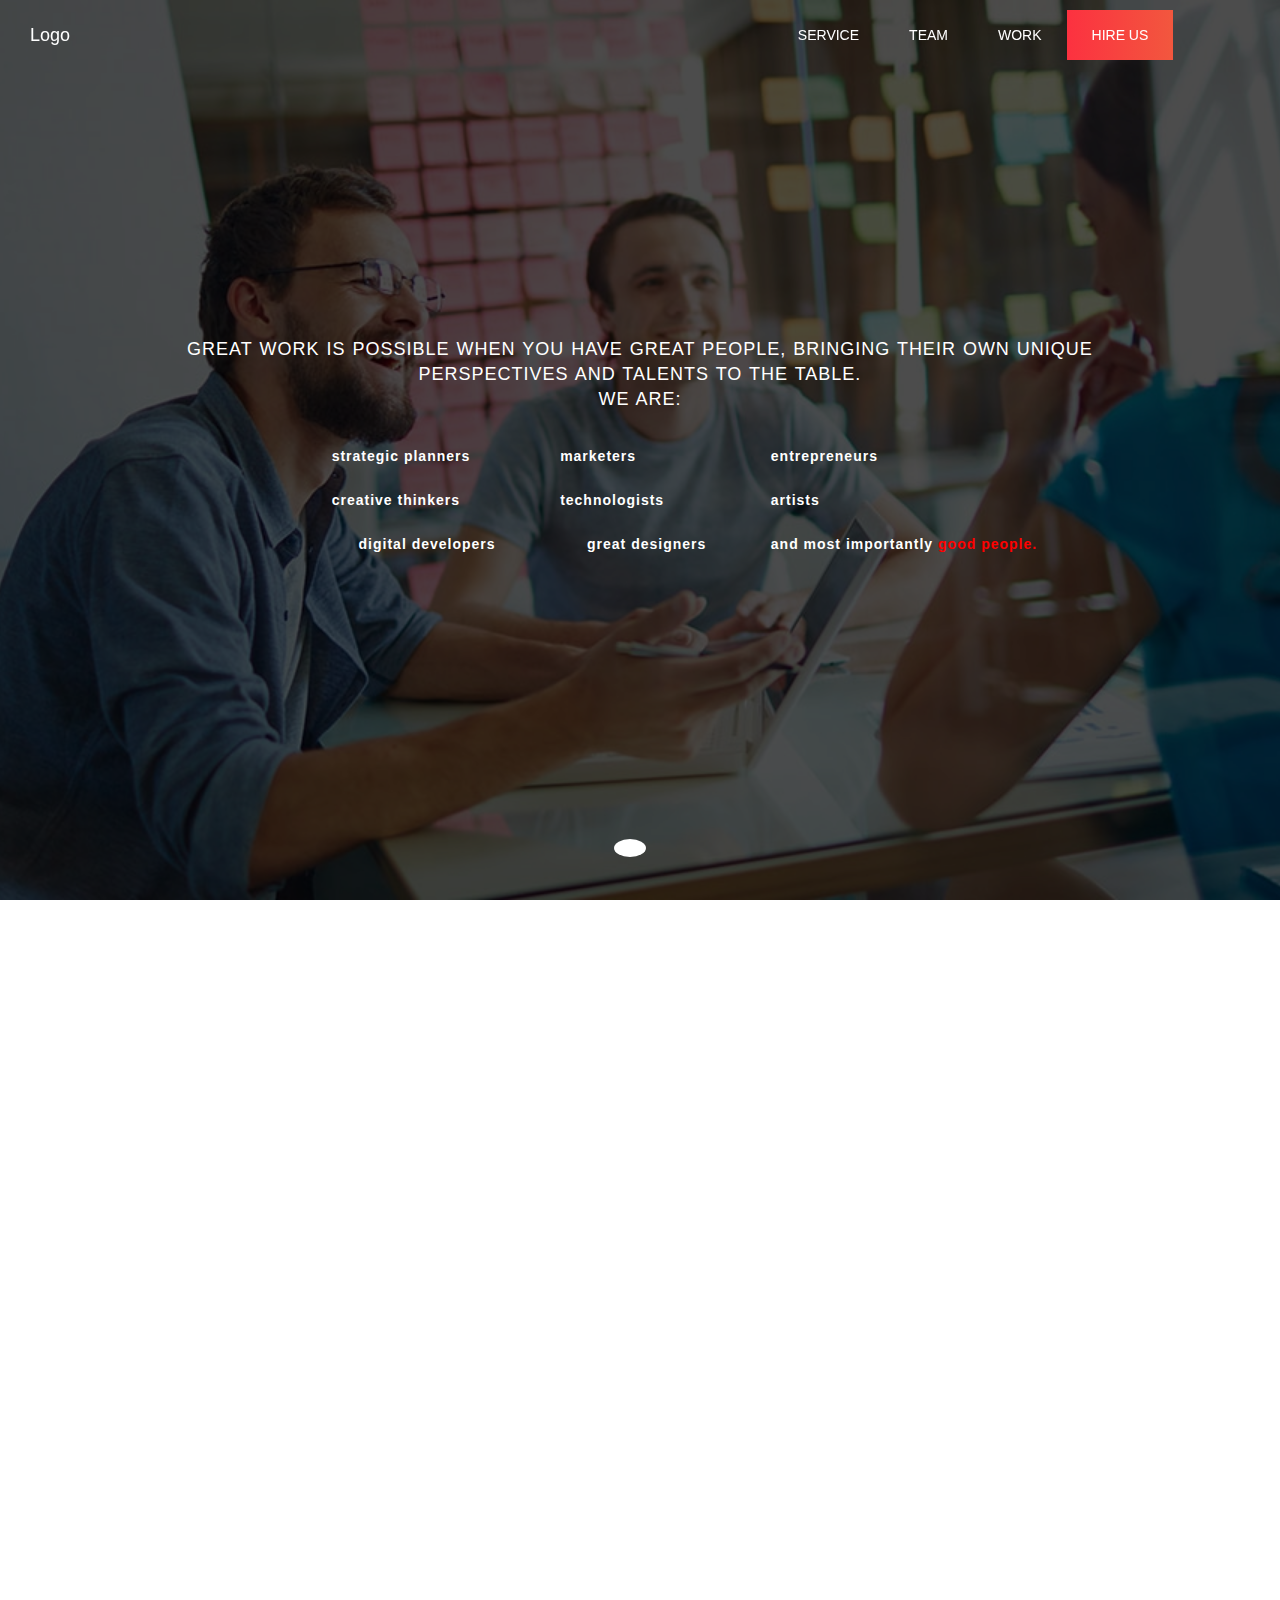
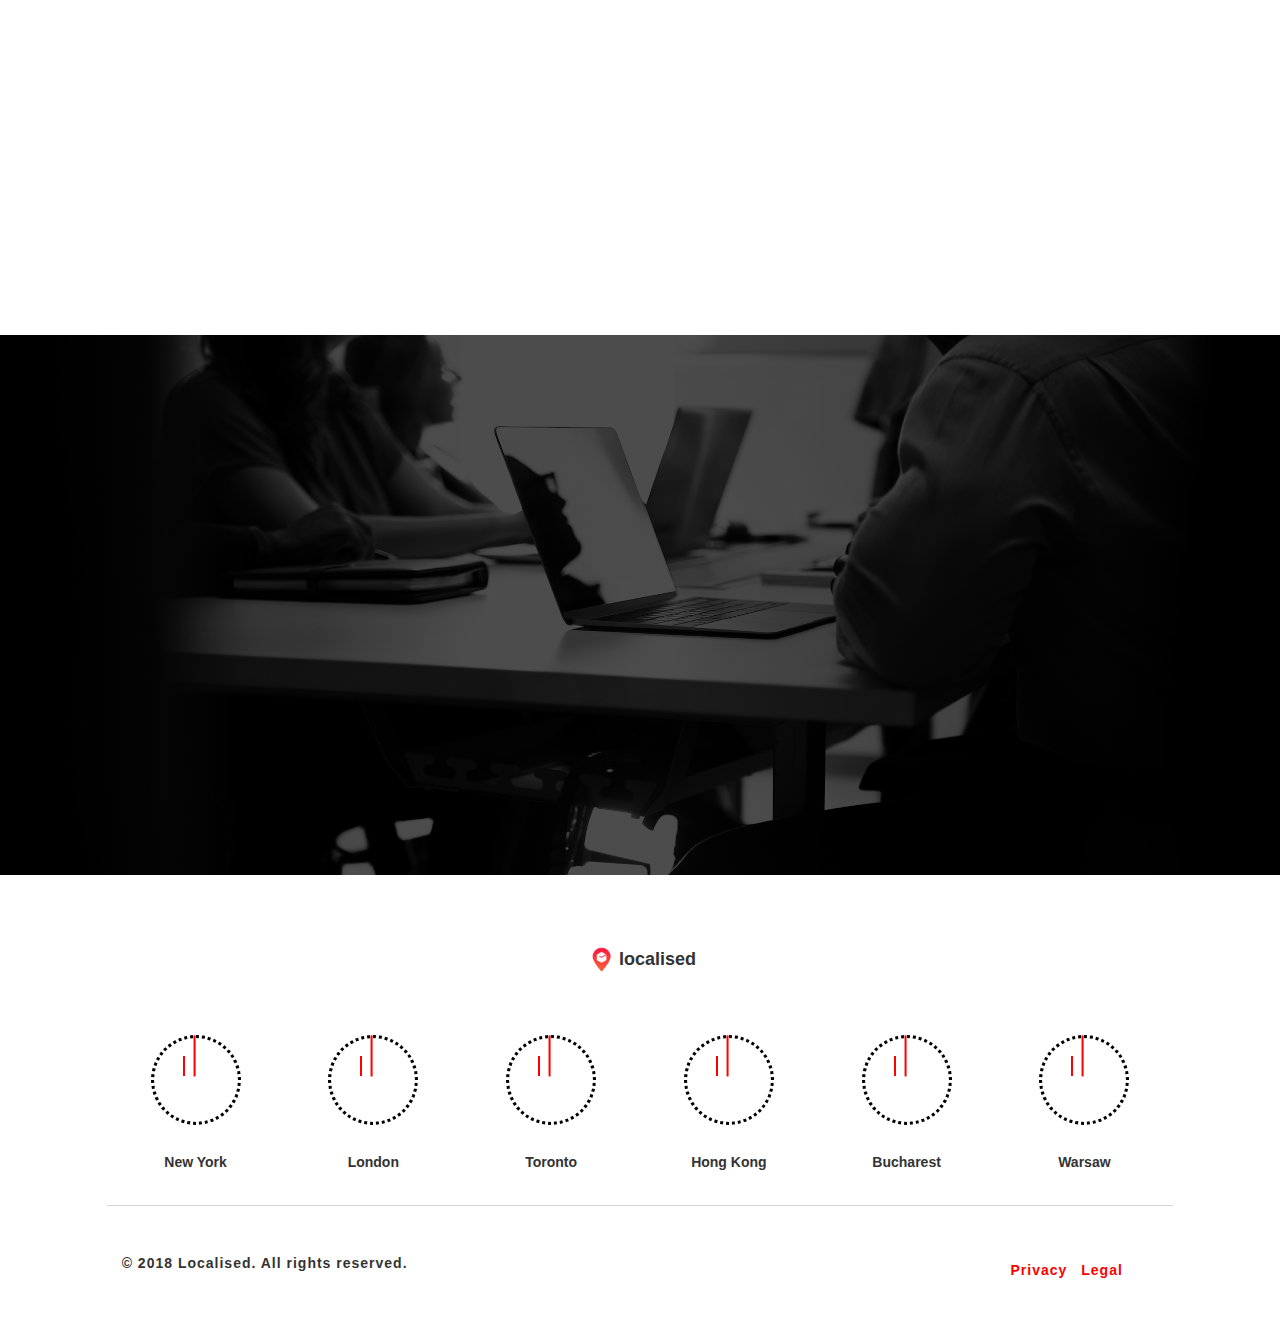
==== team.html @ 71bc0464 "added Project 2 files" ====
<!DOCTYPE html>
<html>
<head>
	<title>Team</title>
	<meta name="keywords" content="Project 2">
	<meta name="description" content="Project 2">
	<meta name="author" content="Kristijan Bobevski">
	<meta charset="utf-8">
	<meta name="viewport" content="width=device-width,initial-scale=1.0">
	<link rel="stylesheet" type="text/css" href="bootstrap/css/bootstrap.min.css">
	<script src="https://cdnjs.cloudflare.com/ajax/libs/jquery/3.3.1/jquery.js"></script>
	<script src="bootstrap/js/bootstrap.min.js"></script>
	<link rel="stylesheet" type="text/css" href="style.css">
	<link rel="stylesheet" href="https://stackpath.bootstrapcdn.com/font-awesome/4.7.0/css/font-awesome.min.css">
	<link rel="stylesheet" href="https://use.fontawesome.com/releases/v5.2.0/css/all.css" integrity="sha384-hWVjflwFxL6sNzntih27bfxkr27PmbbK/iSvJ+a4+0owXq79v+lsFkW54bOGbiDQ" crossorigin="anonymous">
	<link href="https://unpkg.com/aos@2.3.1/dist/aos.css" rel="stylesheet">
	<link rel="icon" type="image/png" href="https://cdn.brainster.co/assets/images/favicon_dark/favicon-32x32.png" sizes="32x32">
</head>
<body>
	<nav class="nav navbar-fixed-top" id="navbar">
		<div class="container-fluid">
			<div class="row">
				<div class="col-md-11 col-xs-12">
					<div class="navbar-header">
						<a href="index.html" class="navbar-brand m-top-10">Logo</a>
						<span class="hamburger">&#9776;</span>
					</div>
					<ul class="nav navbar-nav navbar-right m-top-10" id="nav-pc">
							<li><a href="Services.html" class="menu-a">SERVICE</a></li>
							<li><a href="team.html" class="menu-a">TEAM</a></li>
							<li><a href="Work.html" class="menu-a">WORK</a></li>
							<li><a href="hireus.html" class="nav-button">HIRE US</a></li>
						</ul>
					<div id="myNav" class="overlay">
					  <a href="index.html" class="navBrand-media">Logo</a>
					  <a href="javascript:void(0)" class="closebtn">&times;</a>
					  <div class="overlay-content">
					    <ul class="overlay-menu f-family-quicksand">
					    	<li><a href="#">HOW IT WORKS</a></li>
					    	<li><a href="#">ABOUT US</a></li>
					    	<li><a href="#">CAREERS</a></li>
					    	<li><a href="#" class="nav-button media-overlay-button2">CONTACT US</a></li>
					    </ul>
					  </div>
					</div>
				</div>
			</div>
		</div>
	</nav>
	<div class="container-fluid">
		<div class="row bg-img-team h-100 p-relative">
			<div class="header-overlay flex">
				<div class="col-md-12 col-sm-12 col-xs-12">
					<div class="row">
						<div class="col-md-10 col-md-offset-1 col-sm-10 col-sm-offset-1 col-xs-10 col-xs-offset-1 c-white f-family-quicksand">
							<h4 class="text-uppercase text-center lt-space-1 word-space-1 line-height-25 m-bottom-20 f-size-15-media m-top-17-media">Great work is possible when you have great people, bringing their own unique
							perspectives and talents to the table. <br>We are:</h4>
							<div class="row">
								<div class="col-md-9 col-md-offset-2 col-sm-12 col-xs-12 flex-around flex-around-media txt-center-media">
									<ul class="text-lowercase list-unstyled text lt-space-1 media-float p-left-35-media">
										<li class="line-height-40 line-height-30-media"><i class="fas fa-chess-rook fa-2x hidden-xs hidden-sm"></i> STRATEGIC PLANNERS</li>
										<li class="line-height-40 line-height-30-media"><i class="far fa-lightbulb fa-2x hidden-xs hidden-sm"></i> CREATIVE THINKERS</li>
										<li class="line-height-40 line-height-30-media"><i class="fab fa-connectdevelop fa-2x hidden-xs hidden-sm"></i> DIGITAL DEVELOPERS</li>
									</ul>
									<ul class="text-lowercase list-unstyled lt-space-1 media-float p-left-35-media">
										<li class="line-height-40 line-height-30-media"><i class="fas fa-marker fa-2x hidden-xs hidden-sm"></i> MARKETERS</li>
										<li class="line-height-40 line-height-30-media"><i class="fas fa-car-battery fa-2x hidden-xs hidden-sm"></i> TECHNOLOGISTS</li>
										<li class="line-height-40 line-height-30-media"><i class="fas fa-object-group fa-2x hidden-xs hidden-sm"></i> GREAT DESIGNERS</li>
									</ul>
									<ul class="text-lowercase list-unstyled lt-space-1 p-left-35-media">
										<li class="line-height-40 line-height-30-media"><i class="fas fa-chart-bar fa-2x hidden-xs hidden-sm"></i> ENTREPRENEURS</li>
										<li class="line-height-40 line-height-30-media"><i class="fas fa-palette fa-2x hidden-xs hidden-sm"></i> ARTISTS</li>
										<li class="line-height-40 line-height-30-media width-75-media"><i class="fas fa-hand-holding-heart fa-2x hidden-xs hidden-sm "></i> AND MOST IMPORTANTLY ​<span class="c-red text">GOOD PEOPLE.</span></li>
									</ul>
								</div>
							</div>
						</div>
					</div>
				</div>
			</div>
			<a href="#" class="arrow-a"><i class="fas fa-long-arrow-alt-down fa-2x p-absolute arrow"></i></a>
		</div>
		<div class="row m-top-50">
			<div class="col-md-10 col-md-offset-1 col-sm-8 col-sm-offset-2 col-xs-10 col-xs-offset-1">
				<h3 class="f-family-quicksand text-center m-bottom-70 f-size-30-media f-size-35-media" data-aos="fade-down" data-aos-duration="1200">Our leadership team has been disrupting eccomerce trends for over 20 years.</h3>
				<div class="row">
					<div class="col-md-4 col-md-offset-0 text-center col-sm-10 col-sm-offset-1" data-aos="fade-up" data-aos-duration="1200">
						<img src="images/office-worker1.jpg" class="img img-responsive">
						<h5 class="f-family-quicksand f-weight-900 m-t-20-media">Kris Green</h5>
						<p class="c-red f-size-11 lt-space-1 m-bt-20-media">CHIEF EXECUTIVE OFFICER</p>
					</div>
					<div class="col-md-4 col-md-offset-0 text-center col-sm-10 col-sm-offset-1" data-aos="fade-up" data-aos-duration="1200">
						<img src="images/office-worker2.jpg" class="img img-responsive">
						<h5 class="f-family-quicksand f-weight-900 m-t-20-media">Michelle Lim</h5>
						<p class="c-red f-size-11 lt-space-1 m-bt-20-media">CHIEF MARKETING OFFICER</p>
					</div>
					<div class="col-md-4 col-md-offset-0 text-center col-sm-10 col-sm-offset-1" data-aos="fade-up" data-aos-duration="1200">
						<img src="images/office-worker3.jpg" class="img img-responsive">
						<h5 class="f-family-quicksand f-weight-900 m-t-20-media">Peter Jones CBE</h5>
						<p class="c-red f-size-11 lt-space-1">EXECUTIVE CHAIRMAN</p>
					</div>
				</div>
			</div>
		</div>
		<div class="row m-top-50 h-60 flex flex-around-media dis-block-media">
			<div class="col-md-10 col-md-offset-1 col-sm-10 col-sm-offset-1 col-xs-10 col-xs-offset-1">
				<div class="row">
					<div class="col-md-5 col-md-offset-1 f-family-quicksand txt-center-media txt-align-c-768" data-aos="fade-right" data-aos-duration="1200">
						<h2 class="f-weight-600 line-height-50 m-top-60 f-size-35-media">Our Values</h2>
						<p class="f-size-16 m-bt-50-media f-size-22-media">What we live by.</p>
					</div>
					<div class="col-md-5 col-md-offset-0 col-sm-8 col-sm-offset-2 global" data-aos="fade-left" data-aos-duration="1200">
						<div class="panel-group" id="accordion">
						  <div class="panel f-family-quicksand b-bottom-1">
						    <div class="panel-heading">
						        <div class="row">
						        	<div class="col-md-12 col-sm-12 col-xs-12">
						        		<a class="c-red f-size-20 collapsed" id="active-a" href="#collapse1" data-toggle="collapse" data-parent="#accordion">
						        		Brave</a>
						        	</div>
						        </div>
						    </div>
						    <div id="collapse1" class="panel-collapse collapse">
						      <div class="panel-body">We are bold and ambitious. We are not afraid to test new ideas. We are resourceful. We solve hard problems in clever ways.</div>
						      <div class="panel-footer">
						      	
						      </div>
						    </div>
						  </div>
						  <div class="panel f-family-quicksand b-bottom-1">
						    <div class="panel-heading">
						      <div class="row">
						      	<div class="col-md-12 col-sm-12 col-xs-12">
						      		<a class="c-red f-size-20 collapsed" id="active-a" href="#collapse2" data-toggle="collapse" data-parent="#accordion">Empathetic</a>
						      	</div>
						      </div>
						    </div>
						    <div id="collapse2" class="panel-collapse collapse">
						      <div class="panel-body">We don’t pretend to know what all customers want. We listen intently. We are objective. We put ourselves in our customers’ shoes.</div>
						      <div class="panel-footer">
						      	
						      </div>
						    </div>
						  </div>
						  <div class="panel f-family-quicksand b-bottom-1">
						    <div class="panel-heading">
						        <div class="row">
						        	<div class="col-md-12 col-sm-12 col-xs-12">
						        		<a class="c-red f-size-20 collapsed" id="active-a" href="#collapse3" data-toggle="collapse" data-parent="#accordion">Accountable</a>
						        	</div>
						        </div>
						    </div>
						    <div id="collapse3" class="panel-collapse collapse">
						      <div class="panel-body">We got this. We do what we need to do. We don’t let each other down. We make commitments and keep them.</div>
						      <div class="panel-footer">
						      	
						      </div>
						    </div>
						  </div>
						  <div class="panel f-family-quicksand">
						    <div class="panel-heading">
						      <div class="row">
						      	<div class="col-md-12 col-sm-12 col-xs-12">
						      		<a class="c-red f-size-20 collapsed" id="active-a" href="#collapse4" data-toggle="collapse" data-parent="#accordion">Focused</a>
						      	</div>
						      </div>
						    </div>
						    <div id="collapse4" class="panel-collapse collapse">
						      <div class="panel-body">We have very high standards. We don’t cut corners. We are specialists, not generalists. We choose depth over breadth.
						      </div>
						      <div class="panel-footer">
						      	
						      </div>
						    </div>
						  </div>
						</div>
					</div>
				</div>
			</div>
		</div>

		<!-- SixthHolder - footer -->
		<div class="row bg-image-footer m-bottom-40">
			<div class="footer-overlay text-center flex m-bottom-40">
				<div class="col-md-12 col-sm-12 col-xs-8">
					<div class="row footer-txt">
						<div class="col-md-12 media-text-center m-bottom-40" data-aos="fade-down" data-aos-duration="1200">
							<h2 class="c-white f-family-quicksand l-spacing-1 m-top-0">Global Expansion. Reimagined.</h2>
						</div>
					</div>
					<div class="row footer-btn">
						<div class="col-md-4 col-md-offset-4 col-sm-6 col-sm-offset-3">
							<div class="row">
								<div class="col-md-5 col-md-offset-1 col-sm-6 media-m-bottom-40" data-aos="fade-right" data-aos-duration="1200">
									<a href="#" type="button" class="footer-btn1 f-family-quicksand media-padding-btn">JOIN US</a>
								</div>
								<div class="col-md-5 col-sm-6" data-aos="fade-left" data-aos-duration="1200">
									<a href="#" type="button" class="footer-btn2 f-family-quicksand media-padding-btn">HIRE US</a>
								</div>
							</div>
						</div>
					</div>
				</div>
			</div>
		</div>
	
		
		<!-- SeventhHolder -->
		<div class="row m-bottom-40">
			<div class="col-md-10 col-md-offset-1">
				<div class="row">
					<div class="col-md-12 flex text-center media-m-bottom-30" style="height: 10vh;">
						<img src="images/localised-logo.png" width="35px">
						<h4 class="f-family-quicksand">localised</h4>
					</div>
				</div>
				<div class="row hidden-xs p-bottom-25">
					<div class="col-md-2 col-sm-4">
						<div class="clock">
							<div class="clock-face">
								<div class="hand seconds-hand"></div>
								<div class="hand minutes-hand"></div>
								<div class="hand hours-hand"></div>
							</div>
						</div>
						<h5 class="f-family-quicksand text-center">New York</h5>
					</div>
					<div class="col-md-2 col-sm-4">
						<div class="clock">
							<div class="clock-face">
								<div class="hand seconds-hand1"></div>
								<div class="hand minutes-hand1"></div>
								<div class="hand hours-hand1"></div>
							</div>
						</div>
						<h5 class="f-family-quicksand text-center">London</h5>
					</div>
					<div class="col-md-2 col-sm-4">
						<div class="clock">
							<div class="clock-face">
								<div class="hand seconds-hand2"></div>
								<div class="hand minutes-hand2"></div>
								<div class="hand hours-hand2"></div>
							</div>
						</div>
						<h5 class="f-family-quicksand text-center">Toronto</h5>
					</div>
					<div class="col-md-2 col-sm-4">
						<div class="clock">
							<div class="clock-face">
								<div class="hand seconds-hand3"></div>
								<div class="hand minutes-hand3"></div>
								<div class="hand hours-hand3"></div>
							</div>
						</div>
						<h5 class="f-family-quicksand text-center">Hong Kong</h5>
					</div>
					<div class="col-md-2 col-sm-4">
						<div class="clock">
							<div class="clock-face">
								<div class="hand seconds-hand4"></div>
								<div class="hand minutes-hand4"></div>
								<div class="hand hours-hand4"></div>
							</div>
						</div>
						<h5 class="f-family-quicksand text-center">Bucharest</h5>
					</div>
					<div class="col-md-2 col-sm-4">
						<div class="clock">
							<div class="clock-face">
								<div class="hand seconds-hand5"></div>
								<div class="hand minutes-hand5"></div>
								<div class="hand hours-hand5"></div>
							</div>
						</div>
						<h5 class="f-family-quicksand text-center">Warsaw</h5>
					</div>
				</div>
				<div class="row b-bottom-1"></div>
			</div>
		</div>

		<!-- EightHolder -->
		<div class="row m-bottom-40">
			<div class="col-md-10 col-md-offset-1 col-sm-10 col-sm-offset-1">
				<div class="row">
					<div class="col-md-4 col-sm-6 hidden-xs">
						<h5 class="f-family-quicksand l-spacing-1">&copy; 2018 Localised. All rights reserved.</h5>
					</div>
					<div class="col-md-2 col-md-offset-6 col-sm-4 col-sm-offset-2 media-text-center">
						<a href="#" class="m-right-10 f-family-quicksand c-red l-spacing-1 footer-txt">Privacy</a>
						<a href="#" class="m-right-10 f-family-quicksand c-red l-spacing-1 footer-txt">Legal</a>
						<a href="https://www.linkedin.com/" target="_blank"><i class="fab fa-linkedin-in fa-2x c-red footer-txt"></i></a>
					</div>
				</div>
			</div>
		</div>
	</div>


	<script src="app.js"></script>
	<script src="clocks.js"></script>
	<script src="https://unpkg.com/aos@2.3.1/dist/aos.js"></script>
	<script>
  		AOS.init();
			window.onload = function(event) {
				AOS.init({
					disable: 'mobile'
				});
			};
			window.onresize = function(event) {
				AOS.init({
					disable: 'mobile'
				});
			};
	</script>
</body>
</html>
---- style.css ----
nav ul li a {
	color: white;
	padding: 15px 25px !important;
}

.nav ul li a:hover {
	color: red;
	background-color: transparent;
	border-top: 2px solid red;

}

.nav ul li a:active {
	color: red;
	background-color: transparent;
	border-top: 2px solid red;
}

.nav ul li a:focus {
	color: red;
	background-color: transparent;
	border-top: 2px solid red;
}

.nav {
	background-color: transparent;
}

#navbar {
	transition: ease 1s;
}

.navbar-brand{
	color: white;
}

.bg-red {
	background-image: linear-gradient(to right, #fc3140 , #f2573e);
}

.c-white{
	color:white;
}

.c-grey {
	color: grey;
}

.bg-img-first {
	background-image: url(images/PochetnaPrvaSlika.jpg);
	background-position: center;
	background-repeat: no-repeat;
	background-size: cover;
}

.bg-img-team {
	background-image: url(images/TeamPrva.jpg);
	background-position: center;
	background-repeat: no-repeat;
	background-size: cover;
}

.h-90 {
	height: 90vh;
}
.h-60 {
  height: 60vh;
}

.h-100 {
	height: 100vh;
}

.p-left-8 {
	padding-left: 8px !important;
}

.header-overlay {
	background-color: rgba(0,0,0,0.7);
	height: 100%;
	width: 100%;
}

.lt-space-1 {
	letter-spacing: 1px;
}

.word-space-1 {
	word-spacing: 1px;
}

.f-size-12 {
	font-size: 12px;
}

.c-red {
	color: red;
}

.m-top-180 {
	margin-top: 180px;
}

.m-top-10 {
	margin-top: 10px;
}

.a-team {
	padding: 14px;
	border: 1px solid white;
	color: white;
	letter-spacing: 1px;
}

.a-team:hover {
	color: white;
	background-image: linear-gradient(to right, #fc3140 , #f2573e);
	border: 0;
	text-decoration: none;
}

.header-ps p {
	display: inline-block;
	padding-right: 10px;
	font-size: 15px;
	letter-spacing: 0.5px;
	font-family: serif;
	margin-bottom: 20px;
}

.header-ps p span {
	border-bottom: 1.5px solid white;
	margin-top: 0;
}

.img-laptop {
	width: 700px;
	margin-top: 310px;
	margin-left: -120px;
}

.f-family-quicksand{
    font-family: 'Quicksand', sans-serif;
}

.flex {
	display: flex;
	justify-content: center;
	align-items: center;
}

.f-weight-900{
	font-weight: 900;
}

.f-size-11 {
	font-size: 11px;
}

.f-size-13 {
	font-size: 13px;
}

.f-weight-500 {
	font-weight: 500;
}

.m-top-50 {
	margin-top: 50px;
}

.f-weight-600 {
	font-weight: 600;
}

.f-size-20 {
	font-size: 20px;
}

.f-size-16 {
	font-size: 16px;
}

.panel-footer {
	background-color: white;
}

.panel-group .panel-heading+.panel-collapse>.list-group, .panel-group .panel-heading+.panel-collapse>.panel-body {
	border-top: 0;
}

.b-bottom-1 {
	border-bottom: 1px solid lightgrey;
}

.panel-heading {
	padding: 15px;
}

.panel-body {
	padding: 30px 15px;
}

.line-height-50 {
	line-height: 50px;
}

.line-height-35 {
	line-height: 35px;
}

.line-height-25 {
	line-height: 25px;
}

.m-top-60 {
	margin-top: 60px;
}

.panel-heading a:before {
    float: right !important;
    font-family: FontAwesome;
    content:"\f068";
}
.panel-heading a.collapsed:before {
    float: right !important;
    content:"\f067";
}

.panel-heading a:hover,
.panel-heading a:focus {
	color: red;
	text-decoration: none;
}

.nav-button {
	background-image: linear-gradient(to right, #fc3140 , #f2573e);
	color: white;
}

.nav-button:hover {
  background-image: none;
	background-color: dimgrey !important;
	color: white !important;
	border-top: 0 !important;
}

.line-height-40{
	line-height: 40px;
}

.line-height-25 {
	line-height: 25px;
}	
.flex-around {
	display: flex;
	justify-content: space-around;
}

.m-bottom-20 {
	margin-bottom: 20px;
}

.m-bottom-70 {
	margin-bottom: 70px;
}

.m-bottom-40 {
	margin-bottom: 40px;
}

.m-bottom-30 {
	margin-bottom: 30px;
}

.p-absolute {
	position: absolute;
}

.p-relative {
	position: relative;
}

.m-left--15 {
	margin-left: -15px;
}

.m-left--25 {
	margin-left: -25px;
}

.arrow {
	bottom: 7%;
	left: 48%;
	color: red;
	background-color: white;
	border-radius: 50%;
	padding: 9px 16px;
	cursor: pointer;
}

.icon-bar {
	border: 1px solid white;
}

#hamburger {
	margin-top: 15px;
	font-size: 15px;
}

.arrow-bottom {
	top: 40%;
	right: -4%;
	cursor: pointer;
	color: #333333;
}

.arrow-top {
	top: 23%;
	right: -4%;
	color: #333333;
	cursor: pointer;
}

.divider {
	top: 31%;
	right: -7%;
	color: lightgrey;
}

.m-top-60 {
  margin-top: 60px;
}

.tablet .content {
  width: 386px;
  height: 474px;
  background: white;
  margin: -1px;
  overflow: hidden;
}

.image-inside {
	transform: rotate(90deg);
    width: 132%;
    height: 143%;
    margin-top: -119px;
}

.tablet {
  position: relative;
  width: 417px;
  height: 593px; /*bese 625*/
/*  margin: auto;*/
  border: 16px #e2e0e0 solid;
  border-top-width: 60px;
  border-bottom-width: 60px;
  border-radius: 36px;
  transform: rotate(-90deg);
  top: -100px;
  box-shadow: 0 0 20px #d3d3d3;
  margin-left: 25px;
}

/* The horizontal line on the top of the device */
.tablet:before {
  content: '';
  display: block;
  width: 10px;
  height: 5px;
  position: absolute;
  top: -30px;
  left: 50%;
  transform: translate(-50%, -50%);
  background: #b5b5b5;
  border-radius: 10px;
}

/* The circle on the bottom of the device */
.tablet:after {
  content: '';
  display: block;
  width: 35px;
  height: 35px;
  position: absolute;
  left: 50%;
  bottom: -65px;
  transform: translate(-50%, -50%);
  background: #d3d3d3;
  border-radius: 50%;
  border: 1px solid grey;
}

.overlay {
    height: 0%;
    width: 100%;
    position: fixed;
    top: 0;
    left: 0;
    background-color: #292929;
    overflow-y: hidden;
    transition: 1s;
}

.overlay-content {
    position: relative;
    top: 15%;
    width: 100%;
    text-align: center;
    margin-top: 30px;
    z-index: 1111111;
}

.overlay-menu {
  line-height: 2.5;
  list-style-type: none;
  padding-left: 0;

}
.overlay a {
    text-decoration: none;
    font-size: 22px;
    color: white;
    transition: 0.3s;
}

.overlay a:hover, .overlay a:focus {
    color: #f1f1f1;
}

.overlay .closebtn {
    position: absolute;
    top: -10px;
    right: 20px;
    font-size: 60px;
}

.navBrand-media {
    padding: 8px;
    position: absolute;
    top: 18px;
    left: 24px;
    font-size: 22px;
    text-transform: capitalize;
    background-color: white;
    color: black !important;
}

.media-overlay-button {
  padding: 15px 145px !important;
}

.media-overlay-button2 {
  padding: 15px 118px !important;
}

.hamburger {
	font-size:30px;
	cursor:pointer; 
	display: none;
	margin-left: 358px;
  margin-top: 10px;
  color: white;
}

.text-center{
  text-align: center;
}
.f-family-quicksand{
  font-family: 'Quicksand', sans-serif;
  font-weight: bold;
}
.c-red{
  color:red;
}
.c-white{
  color:white;
}
.decoration{
  text-decoration: underline;
}
.bg-lightgrey{
  background-color: #d3d3d32e;
}
.flex{
  display: flex;
  justify-content: center;
  align-items: center;
}
.m-bottom-10{
  margin-bottom: 10px;
}
.m-bottom-20{
  margin-bottom: 20px;
}
.m-bottom-40{
  margin-bottom: 40px;
}
.m-bottom-70{
  margin-bottom: 70px;
}
.m-top-40{
  margin-top: 40px;
}
.m-top-0{
  margin-top: 0;
}
.m-right-10{
  margin-right:10px;
}
.p-left-0{
  padding-left: 0;
}
.p-left-55{
  padding-left: 55px;
}
.p-bottom-25{
  padding-bottom: 25px;
}
.l-height-30{
  line-height: 30px;
}
.l-height-20{
  line-height: 20px;
}
.l-spacing-1{
  letter-spacing: 1px;
}
.bg-image-footer{
  background-image: url(images/footer.jpg);
  background-size: cover;
  background-position: center;
  height: 60vh;
}
.footer-btn1{
  background-color: white;
  color: black;
  padding: 15px 44px; 
  letter-spacing: 1px;
}
.footer-btn2{
  background-image: linear-gradient(to right, #fc3140 , #f2573e);
  color: white;
  padding: 15px 45px; 
  letter-spacing: 1px;
}
.footer-btn1:hover,
.footer-btn2:hover{
  background-image: none;
  background-color: dimgrey;
  color: white;
  text-decoration: none;
}
.footer-overlay{
  background-color: rgba(0,0,0,0.7);
  width: 100%;
  height: 100%;
}
.fifthHolder-height{
  height: 299px;
}


.bg-image-hireus{
  background-image: url('images/Hireus.jpg');
  background-size: cover;
  background-position: center;
  height: 100vh;
}
.hireus-overlay{
  background-color: rgba(0,0,0,0.8);
  width: 100%;
  height: 100%;
}

.flex-hireus{
  display: flex;
  align-items: center;
}
.hireus-naslovi{
  font-family: 'Quicksand', sans-serif;
  font-weight: bold;
  color:white;
  letter-spacing: 1px;
}

.height-40{
  height: 40vh;
}
.b-right-1{
  border-right: 1px solid lightgrey;
}
.none{   
  display: none;
}

.block{
  display: block;
}
.bg-image-map{
  background-image: url('images/black-city-map.jpg');
  background-size: cover;
  background-position: center;
  height: 100%;
}

.clock{
  border:3px dotted black;
  border-radius: 50%;
  height: 10vh;
  width: 10vh;
  margin: 30px auto;
}

.clock-face{
  width: 105%;
  height: 90%;
  position: relative;
}

.hand{
  position: absolute;
  width: 46%;
  height: 6px;
  background:blue;
  top: 50%;
  transform-origin: 100%;
  transform:rotate(90deg);

}
.hours-hand,
.hours-hand1,
.hours-hand2,
.hours-hand3,
.hours-hand4,
.hours-hand5{
  background-color: red;
  height:2px;
  width: 20px;
  margin-left: 10px;
}
.minutes-hand,
.minutes-hand1,
.minutes-hand2,
.minutes-hand3,
.minutes-hand4,
.minutes-hand5{
  background-color: red;
  height: 2px;
}
.seconds-hand,
.seconds-hand1,
.seconds-hand2,
.seconds-hand3,
.seconds-hand4,
.seconds-hand5{
  background-color: lightgrey;
  height: 1px;
}
  
.footer-txt:hover{
  color:grey;
}
.b-bottom-1{
  border-bottom: 1px solid lightgrey;
}

.m-after-tablet {
    margin-bottom: -100px !important;
  }

.vtorRow_services {
  background: #efefef;

}
.vtorCol_services{
    margin-top: 11vh;
}

.vtorColTitle_services{
    font-family: Quicksand;
    font-weight: bold;
    padding-bottom: 20px;
}

.tretCol_services{
    background-color: #f5f3f3;
    height: 471px;
    -webkit-box-shadow: -10px 0px 50px -4px rgb(184, 184, 184);
  -moz-box-shadow: -10px 0px 50px -4px rgb(184, 184, 184);
  box-shadow: -10px 0px 50px -4px rgb(184, 184, 184);
    /* box-shadow: 5px 0px 3px 18px #888888; */
}

.cetvrtColLista_services{
    font-family: Quicksand;
    font-size: 25px;
    font-weight: bold;
    list-style-type: none;
    padding-top: 100px;
    padding-left: 100px;
}

.cetvrtColLista_services li {
  padding-bottom: 50px;
}

.buttons-services{
    background: transparent;
    border: none;
    font-weight: bold;
}

.buttons-services:hover,
.buttons-services:active,
.buttons-services:focus {
    background-color: #37afd4;
    color: white;
}

.cetvrtCol2slika_services{
    background-repeat: no-repeat;
    transform: rotate(-20deg);
    padding-top: 70px;
    width: 67%;
    height: auto;
    margin-left: 100px;
    position: relative;
    z-index: 111;
}

    
.ul-vnatre {
      font-size: 15px;
      line-height: 1.9;
      margin-top: 28vh;
      text-align: right;
      position: relative;
      z-index: 11;
    }

.ul-vnatre li {
  font-size: 17px;
  font-weight: 600;
}   

.special-ul {
  margin-top: 25.5vh;
}

#ul-glavno3 {
  margin-top: 31.5vh;
}

.img-boja {
    position: absolute;
    width: 654px;
    height: 316px;
    right: -103px;
    z-index: 1;
    bottom: -30px;
}

.img-work {
    position: absolute;
    top: -164px;
    width: 952px;
    right: 81px;
}

.prv_div{
    height: 300px;
}

.vtor_row{
    margin-top: -90px;
}

.naslov{
    font-family: Quicksand;
    font-size: 40px;
    font-weight: bold;
    padding-top: 75px;
    padding-left: 30%;
}

.smeni_boja{
    color: red;
}

.m-bt-32 {
  margin-bottom: 32px;
}

.body_text{
    font-family: 'Quicksand', sans-serif;
    font-size: 17px;
    padding-top: 10%;
    margin-bottom: 10%;
}

.kopche_pod_body{
    background-image: linear-gradient(to right, #fc3140 , #f2573e);
    color: white;
    font-family: Quicksand;
    font-weight: bold;
    border: none;
    padding: 10px 34px;
    margin-top: 5%;
    text-decoration: none;
    font-size: 18px;
}

.kopche_pod_body:hover {
  background-image: none;
  background-color: dimgrey;
  text-decoration: none;
  color: white;
}


@media screen and (max-width: 1440px) {
    .naslov{
        padding-top: 53px;
        padding-left: 15%;
    }
}

@media screen and (max-width: 1024px) {
    .naslov{
        padding-left: 15%;
        padding-top: 35px;
        /* font-size: 35px; */
    }
}

@media only screen and (max-width: 768px){
  .navbar-right {
    margin-right: -10px;
  }

  .m-top-130-media {
    margin-top: 130px;
  }

  .img-laptop {
    width: 622px;
    margin-top: 79px;
    margin-left: -5px;
  }
  .f-size-27-media {
    font-size: 27px;
  }

  .txt-align-c-768 {
    text-align: center;
  }

  .f-size-16-768{
    font-size: 16px;
  }

  .f-size-30-768{
    font-size: 30px;
  }

  .f-size-22-media{
    font-size: 22px;
  }

  .tablet {
    margin-left: 45px;
  }

  .tablet .content {
    width: 387px;
  }
  
  .m-top--153-media {
    margin-top: -153px;
  }

  .p-left-35-media{
    padding-left: 35px;
  }
  
  .f-size-35-media {
    font-size: 35px;
  }

  .f-size-22-media {
    font-size: 22px;
  }

  .m-bt-20-media{
    margin-bottom: 20px;
  }
  
  .m-t-20-media {
    margin-top: 20px;
  }

  .dis-block-media {
    display: block;
  }

  .panel-body {
    font-size: 16px;
  }
  
  .m-bt-50-media {
    margin-bottom: 50px;
  }
  .clock-face {
    width: 99%;
    height: 99%;
  }

  .hours-hand,
  .hours-hand1,
  .hours-hand2,
  .hours-hand3,
  .hours-hand4,
  .hours-hand5 {
    margin-left: 4px;
  }

  .m-after-tablet {
    margin-bottom: 30px !important;
  }

  .h-60 {
    height: 100%;
  }

  .img-boja {
    width: 338px;
    height: 316px;
    right: 0px;
    z-index: 1;
    bottom: -30px;
  }

  .img-work {
    top: -109px;
    width: 744px;
    right: -63px;
  }

  .txt-align-768{
    text-align: center;
  }

  .cetvrtColLista_services {
    padding-top : 50px;
    padding-left: 58px;
  }
  
  .tretCol_services {
    height: auto;
  }


  .ul-vnatre li {
    font-size: 15.5px;
  }
  
  .vtorRow_services {
    height: 100vh;
  }

  .creative-768 {
    display: none;
  }

  .naslov{
        font-size: 30px;
        font-weight: bold;
        line-height: 65px;
        text-align: center;
        padding-right: 17%;
    }

  .body_text {
    font-size: 16px;
    line-height: 1.5;
    padding-top: 14%;
    margin-bottom: 13%;
  }

  .kopche_pod_body{
    padding: 15px 43px;
    font-size: 17px;
  }

  .m-top-57 {
    margin-top: 57px;
  }


}

@media only screen and (max-width: 425px) {
	.hamburger {
  	display: block;
  }

  .media-m-bt-6 {
    margin-bottom: 6px;
  }

  .m-top-150 {
    margin-top: 150vh;
  }

  #nav-pc {
  	display: none;
  }

  .img-laptop {
  	width: 134%;
    margin-top: 65px;
    margin-left: -60px;
  }

  .media-h2-fsize {
  	font-size: 24px;
  	margin-top: 35px;
  	text-align: center;
  }

  .media-m-top-180 {
  	margin-top: 115px;
  }
  .header-ps {
  	margin-top: 35px;
  }

  .txt-center-media {
  	text-align: center;
  }

  .f-size-19-media {
  	font-size: 19px;
  }

  .f-weight-550-media {
  	font-weight: 550;
  }
  .m-bottom-22-media {
  	margin-bottom: 22px;
  }

  .f-size-22-media {
  	font-size: 22px;
  }

  .f-size-17-media {
  	font-size: 17px;
  }

  .navbar-brand {
  	background-color: white;
  	color: black !important;
  }
  .tablet {
    position: relative;
    width: 250px;
    height: 404px;
    margin-left: 38px;
    border-top-width: 42px;
    border-bottom-width: 42px;
    top: -40px;
   }

  .tablet .content {
    width: 219px;
    height: 321px;
  }
  .image-inside {
    width: 150%;
    height: 155%;
    margin-top: -91px;
  }
  .tablet:before {
    width: 10px;
    height: 5px;
    top: -21px;
    left: 50%;
   }
   .tablet:after {
    width: 26px;
    height: 26px;
    left: 49%;
    bottom: -47px;
    }

    .m-top--65-media {
      margin-top: -65px;
    }

    .flex-around-media {
      display: block;
    }

    .media-float {
      float: left;
      width: 50%;
    }

    .f-size-15-media {
      font-size: 15px;
    }

    .m-top-17-media {
      margin-top: 17px;
    }

    .line-height-30-media {
      line-height: 30px;
    }

    .arrow {
      left:45%;
    }

    .f-size-30-media {
      font-size: 30px;
    }

    .m-bt-20-media {
      margin-bottom: 20px;
    }

    .m-t-20-media {
      margin-top: 20px;
    }

    .m-bt-50-media {
      margin-bottom: 50px;
    }

    .p-left-35-media{
    padding-left: 0;
  }

  .media-b-bottom-1{
    border-bottom: 1px solid white;
  }
  .media-m-bottom-40{
    margin-bottom: 40px;
  }
  .media-m-bottom-30{
    margin-bottom: 30px;
  }
  .media-m-top-30{
    margin-top: 30px;
  }
  .media-f-size-23{
    font-size: 23px;
  }
  .media-f-size-20{
    font-size: 20px;
  }
  .media-fifthHolder-height{
    height: 200px;
  }
  .media-text-center{
    text-align: center;
  }
  .media-padding-btn{
    padding: 15px 58px;
  }
  a .more1:visited{
    color:red !important;
  }
  a .more1:active{
    color:red !important;
  }
  .media-b-bottom{
    border-bottom: 1px solid lightgrey;
  }

  .m-after-tablet {
    margin-bottom: 10px !important;
  }

  .h-60 {
    height: 100%;
  }

  .overlay {
    z-index: 1111111;
  }

  .cetvrtColLista_services {
    padding-left: 104px;
  }

  .vtorRow_services {
    height: auto;
  }

  .img-work {
    top: -19px;
    width: 403px;
    right: 9px;
  }

  .naslov {
    font-size: 31px;
    font-weight: bold;
    line-height: 40px;
  }

.kopche_pod_body {
    padding: 11px 34px;
    margin-left: 31%;
    margin-top: 15%;
    font-size: 18px;
  }

  .body_text{
    text-align: center;
    margin-bottom: 65px;
  }

  .media-m-top-37 {
    margin-top: 37vh;
  }

  .media-m-bt-33 {
    margin-bottom: 33px;
  }

  .m-bt-media-49 {
    margin-bottom: 49px;
  }

        
}

@media screen and (max-width: 375px) {
    .kopche_pod_body{
        padding: 20px 70px;
        margin-left: 15%;
        margin-top:15%;
    }
}



@media screen and (max-width: 320px) {
    .naslov{
        font-size: 40px;
        font-weight: bold;
        line-height: 55px;
        padding-right: 18%;
    }

    .kopche_pod_body{
        padding: 20px 70px;
        margin-left: 8%;
        margin-top:15%;
    }
}

@media screen and (max-height: 450px) {
  .overlay {overflow-y: auto;}
  .overlay a {font-size: 20px}
  .overlay .closebtn {
    font-size: 40px;
    top: 15px;
    right: 35px;
  }
}
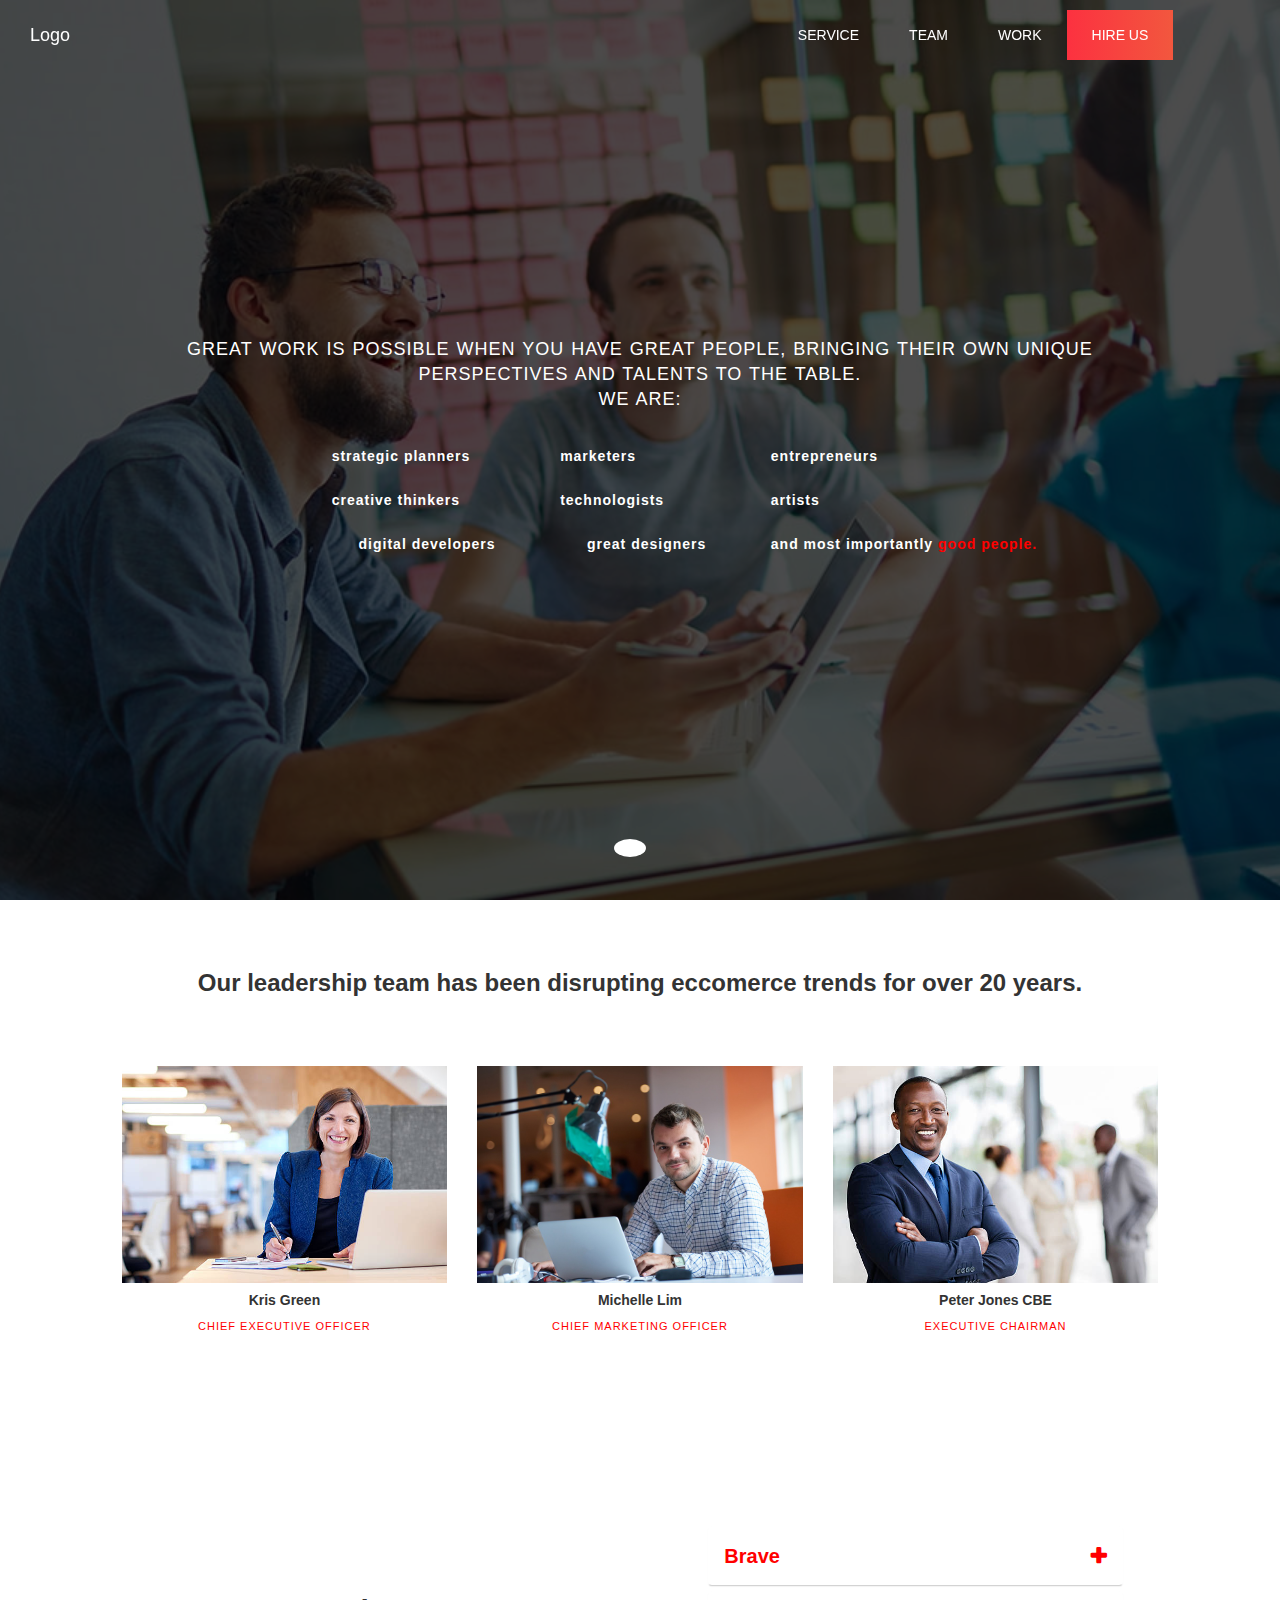
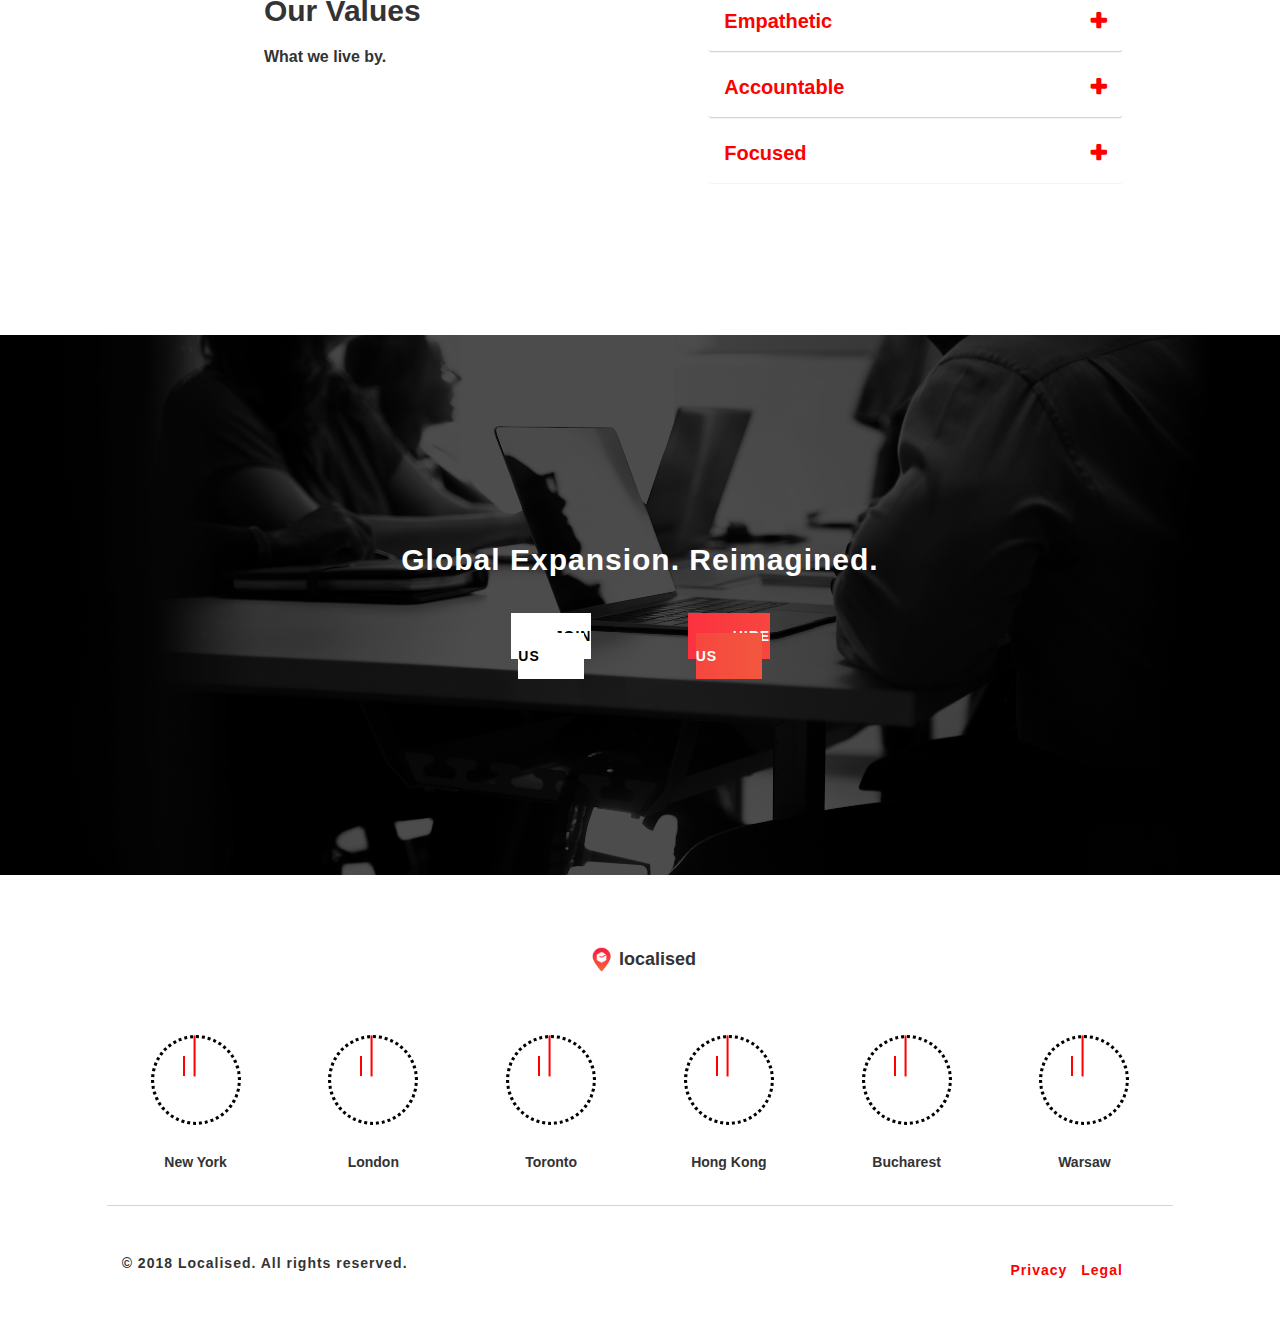
==== commit 88eb4f0d: "deleted animations" ====
--- a/team.html
+++ b/team.html
@@ -13,7 +13,6 @@
 	<link rel="stylesheet" type="text/css" href="style.css">
 	<link rel="stylesheet" href="https://stackpath.bootstrapcdn.com/font-awesome/4.7.0/css/font-awesome.min.css">
 	<link rel="stylesheet" href="https://use.fontawesome.com/releases/v5.2.0/css/all.css" integrity="sha384-hWVjflwFxL6sNzntih27bfxkr27PmbbK/iSvJ+a4+0owXq79v+lsFkW54bOGbiDQ" crossorigin="anonymous">
-	<link href="https://unpkg.com/aos@2.3.1/dist/aos.css" rel="stylesheet">
 	<link rel="icon" type="image/png" href="https://cdn.brainster.co/assets/images/favicon_dark/favicon-32x32.png" sizes="32x32">
 </head>
 <body>
@@ -300,19 +299,5 @@
 
 	<script src="app.js"></script>
 	<script src="clocks.js"></script>
-	<script src="https://unpkg.com/aos@2.3.1/dist/aos.js"></script>
-	<script>
-  		AOS.init();
-			window.onload = function(event) {
-				AOS.init({
-					disable: 'mobile'
-				});
-			};
-			window.onresize = function(event) {
-				AOS.init({
-					disable: 'mobile'
-				});
-			};
-	</script>
 </body>
 </html>--- a/style.css
+++ b/style.css
@@ -1237,6 +1237,14 @@
     margin-bottom: 49px;
   }
 
+  .b-right-1 {
+    border-right: 0;
+  }
+
+  .m-bt-0 {
+    margin-bottom: 0;
+  }
+
         
 }
 
@@ -1246,6 +1254,247 @@
         margin-left: 15%;
         margin-top:15%;
     }
+    .hamburger {
+    display: block;
+    margin-left: 308px;
+  }
+
+  .media-m-bt-6 {
+    margin-bottom: 6px;
+  }
+
+  .m-top-150 {
+    margin-top: 150vh;
+  }
+
+  #nav-pc {
+    display: none;
+  }
+
+  .b-right-1 {
+    border-right: 0;
+  }
+
+  .img-laptop {
+    width: 134%;
+    margin-top: 26px;
+    margin-left: -50px;
+  }
+
+  .media-h2-fsize {
+    font-size: 24px;
+    margin-top: 35px;
+    text-align: center;
+  }
+
+  .media-m-top-180 {
+    margin-top: 115px;
+  }
+  .header-ps {
+    margin-top: 35px;
+  }
+
+  .txt-center-media {
+    text-align: center;
+  }
+
+  .f-size-19-media {
+    font-size: 19px;
+  }
+
+  .f-weight-550-media {
+    font-weight: 550;
+  }
+  .m-bottom-22-media {
+    margin-bottom: 22px;
+  }
+
+  .f-size-22-media {
+    font-size: 22px;
+  }
+
+  .f-size-17-media {
+    font-size: 17px;
+  }
+
+  .navbar-brand {
+    background-color: white;
+    color: black !important;
+  }
+  .tablet {
+    position: relative;
+    width: 250px;
+    height: 404px;
+    margin-left: 38px;
+    border-top-width: 42px;
+    border-bottom-width: 42px;
+    top: -40px;
+   }
+
+  .tablet .content {
+    width: 219px;
+    height: 321px;
+  }
+  .image-inside {
+    width: 150%;
+    height: 155%;
+    margin-top: -91px;
+  }
+  .tablet:before {
+    width: 10px;
+    height: 5px;
+    top: -21px;
+    left: 50%;
+   }
+   .tablet:after {
+    width: 26px;
+    height: 26px;
+    left: 49%;
+    bottom: -47px;
+    }
+
+    .m-top--65-media {
+      margin-top: -65px;
+    }
+
+    .flex-around-media {
+      display: block;
+    }
+
+    .media-float {
+      float: left;
+      width: 50%;
+    }
+
+    .f-size-15-media {
+      font-size: 15px;
+    }
+
+    .m-top-17-media {
+      margin-top: 17px;
+    }
+
+    .line-height-30-media {
+      line-height: 30px;
+    }
+
+    .arrow {
+      left:45%;
+    }
+
+    .f-size-30-media {
+      font-size: 30px;
+    }
+
+    .m-bt-20-media {
+      margin-bottom: 20px;
+    }
+
+    .m-t-20-media {
+      margin-top: 20px;
+    }
+
+    .m-bt-50-media {
+      margin-bottom: 50px;
+    }
+
+    .p-left-35-media{
+    padding-left: 0;
+  }
+
+  .media-b-bottom-1{
+    border-bottom: 1px solid white;
+  }
+  .media-m-bottom-40{
+    margin-bottom: 40px;
+  }
+  .media-m-bottom-30{
+    margin-bottom: 30px;
+  }
+  .media-m-top-30{
+    margin-top: 30px;
+  }
+  .media-f-size-23{
+    font-size: 23px;
+  }
+  .media-f-size-20{
+    font-size: 20px;
+  }
+  .media-fifthHolder-height{
+    height: 200px;
+  }
+  .media-text-center{
+    text-align: center;
+  }
+  .media-padding-btn{
+    padding: 15px 58px;
+  }
+  a .more1:visited{
+    color:red !important;
+  }
+  a .more1:active{
+    color:red !important;
+  }
+  .media-b-bottom{
+    border-bottom: 1px solid lightgrey;
+  }
+
+  .m-after-tablet {
+    margin-bottom: 10px !important;
+  }
+
+  .h-60 {
+    height: 100%;
+  }
+
+  .overlay {
+    z-index: 1111111;
+  }
+
+  .cetvrtColLista_services {
+    padding-left: 104px;
+  }
+
+  .vtorRow_services {
+    height: auto;
+  }
+
+  .img-work {
+    top: -19px;
+    width: 403px;
+    right: 9px;
+  }
+
+  .naslov {
+    font-size: 31px;
+    font-weight: bold;
+    line-height: 40px;
+  }
+
+.kopche_pod_body {
+    padding: 11px 34px;
+    margin-left: 31%;
+    margin-top: 15%;
+    font-size: 18px;
+  }
+
+  .body_text{
+    text-align: center;
+    margin-bottom: 40px;
+  }
+
+  .media-m-top-37 {
+    margin-top: 37vh;
+  }
+
+  .m-bt-media-49 {
+    margin-bottom: 49px;
+  }
+
+  .m-bt-0 {
+    margin-bottom: 0;
+  }
+
 }
 
 
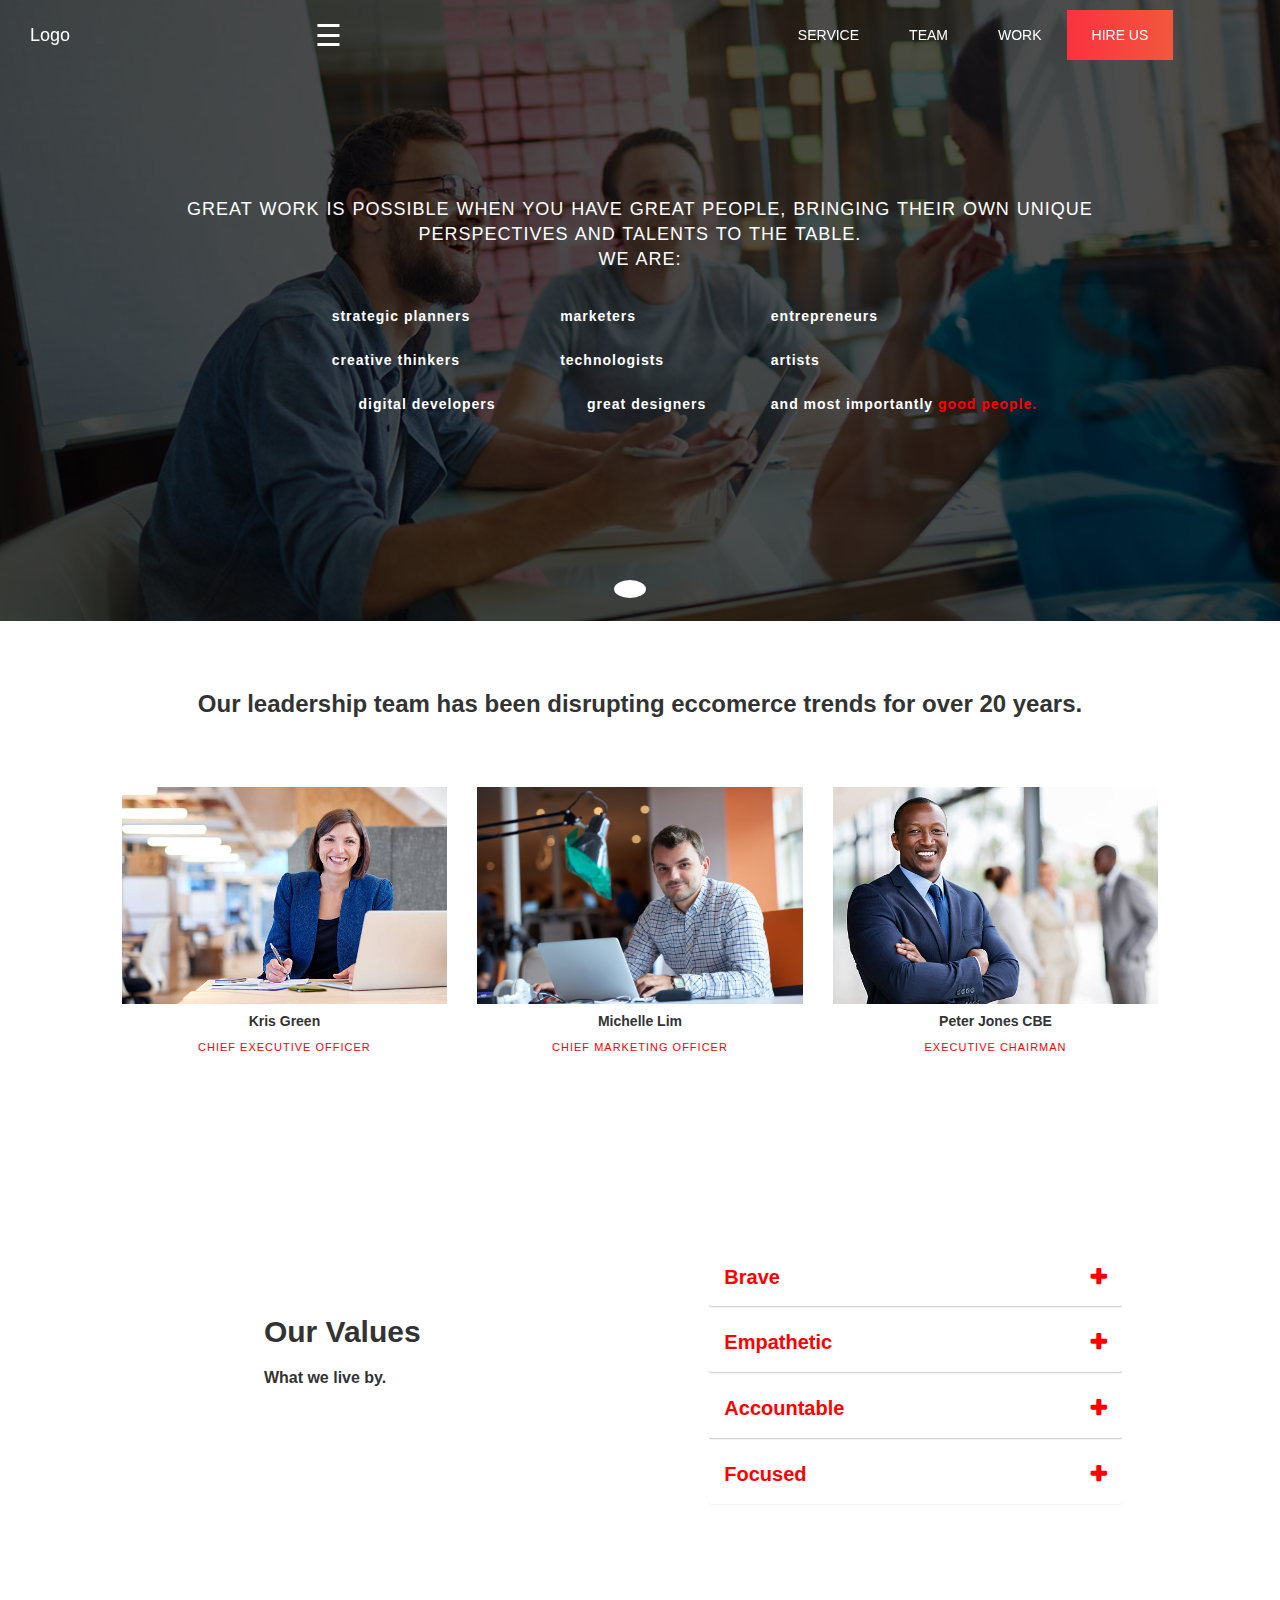
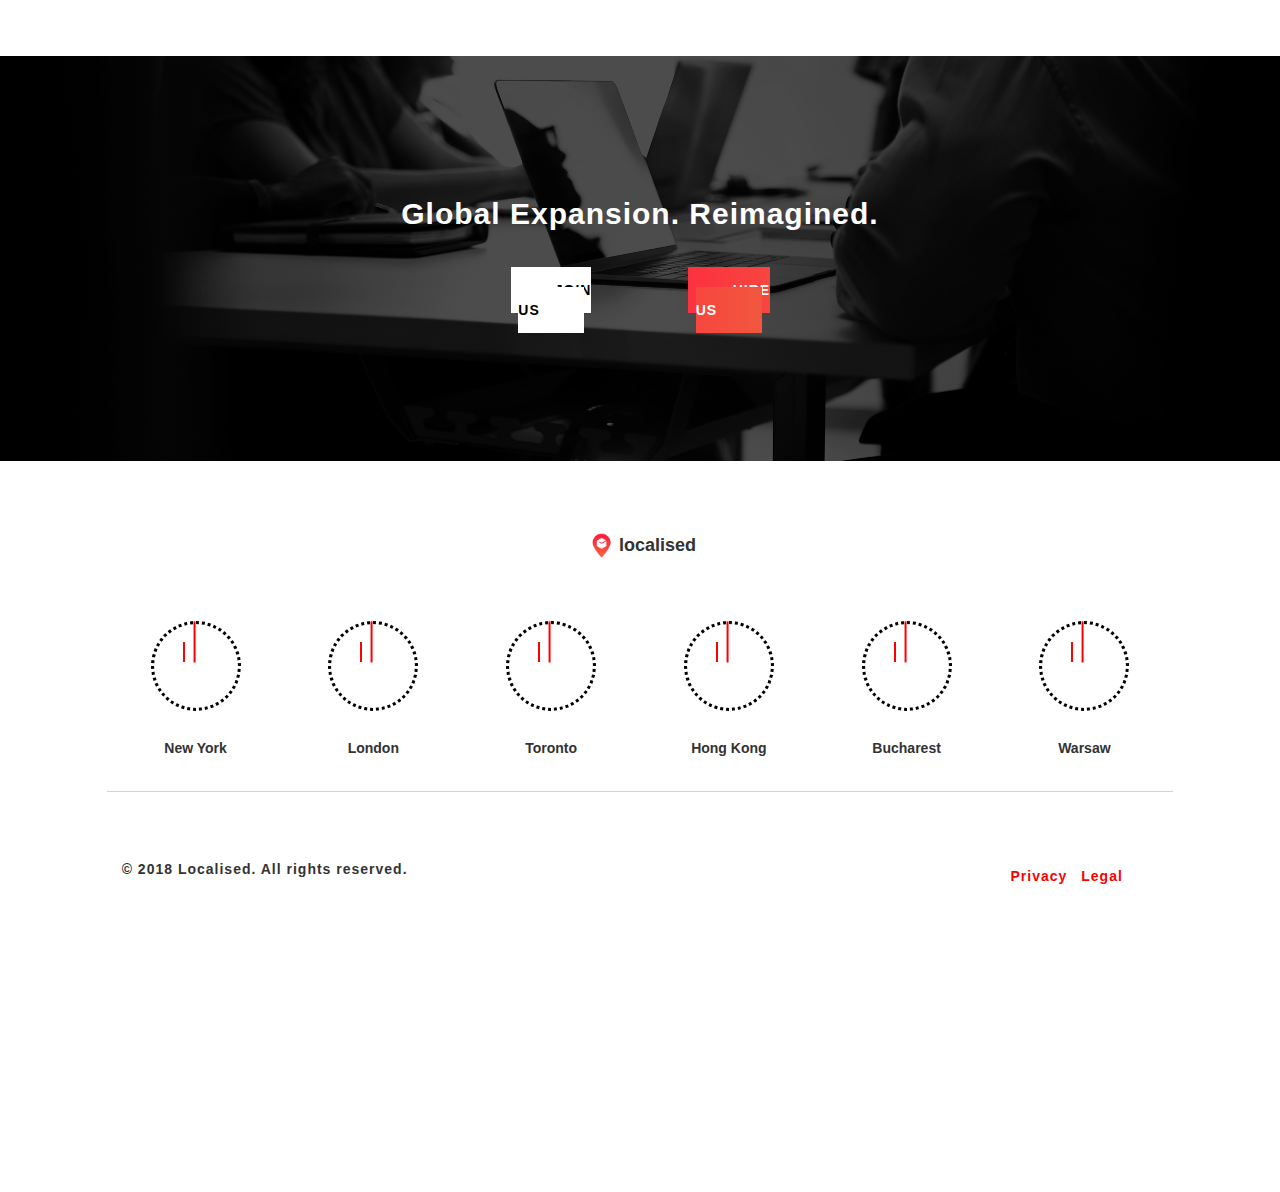
==== commit 497c7961: "fixed iphone-x compatability" ====
--- a/team.html
+++ b/team.html
@@ -205,7 +205,7 @@
 	
 		
 		<!-- SeventhHolder -->
-		<div class="row m-bottom-40">
+		<div class="row m-bottom-40 iphone-margin-1">
 			<div class="col-md-10 col-md-offset-1">
 				<div class="row">
 					<div class="col-md-12 flex text-center media-m-bottom-30" style="height: 10vh;">
@@ -280,7 +280,7 @@
 		</div>
 
 		<!-- EightHolder -->
-		<div class="row m-bottom-40">
+		<div class="row m-bottom-40 iphone-margin-2">
 			<div class="col-md-10 col-md-offset-1 col-sm-10 col-sm-offset-1">
 				<div class="row">
 					<div class="col-md-4 col-sm-6 hidden-xs">
--- a/style.css
+++ b/style.css
@@ -1256,7 +1256,8 @@
     }
     .hamburger {
     display: block;
-    margin-left: 308px;
+    margin-left: 300px;
+    margin-top: 15px;
   }
 
   .media-m-bt-6 {
@@ -1471,7 +1472,7 @@
     line-height: 40px;
   }
 
-.kopche_pod_body {
+  .kopche_pod_body {
     padding: 11px 34px;
     margin-left: 31%;
     margin-top: 15%;
@@ -1494,6 +1495,7 @@
   .m-bt-0 {
     margin-bottom: 0;
   }
+
 
 }
 
@@ -1512,6 +1514,45 @@
         margin-left: 8%;
         margin-top:15%;
     }
+}
+@media only screen and (min-height: 812px) {
+  .img-laptop {
+    margin-top:0;
+  }
+
+  .media-m-top-37 {
+      margin-top: 21vh;
+  }
+
+  .bg-image-footer {
+    height: 45vh;
+  }
+
+  .h-90 {
+      height: 67vh;
+  }
+
+  .iphone-margin-1 {
+        margin-bottom: 60px;
+  }
+
+  .iphone-margin-2 {
+        margin-bottom: 300px;
+  }
+
+  .bg-img-team {
+    height: 69vh;
+  }
+
+  .media-overlay-button2 {
+    padding: 15px 115px !important;
+  }
+
+  .hamburger {
+    display: block;
+    margin-left: 300px;
+    margin-top: 15px;
+  }
 }
 
 @media screen and (max-height: 450px) {
